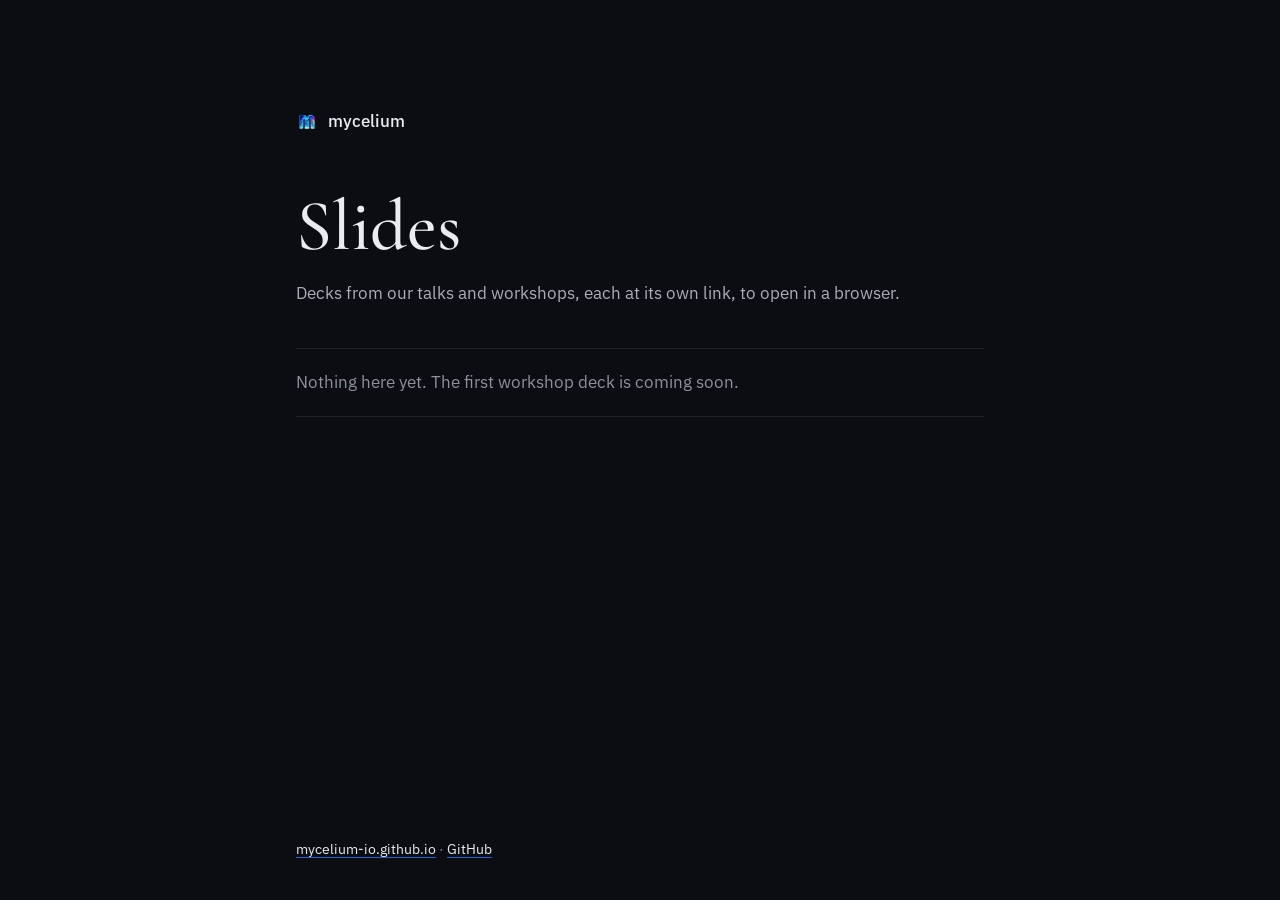
==== index.html @ e06dfb50 "Add a placeholder page for the slides site" ====
<!DOCTYPE html>
<html lang="en">
<head>
<meta charset="UTF-8">
<meta name="viewport" content="width=device-width, initial-scale=1.0">
<title>mycelium · slides</title>
<meta name="description" content="Slides from talks and workshops about Mycelium.">
<meta name="theme-color" content="#0b0d12">
<link rel="icon" type="image/png" href="logo-256.png">
<link rel="preconnect" href="https://fonts.googleapis.com">
<link rel="preconnect" href="https://fonts.gstatic.com" crossorigin>
<link rel="stylesheet" href="https://fonts.googleapis.com/css2?family=Cormorant+Garamond:ital,wght@0,500;1,500&family=IBM+Plex+Sans:wght@400;500&display=swap">
<style>
  :root {
    --night: #0b0d12;
    --ink: #eaecef;
    --ink-2: #a9afb7;
    --ink-3: #8b929b;
    --line: rgba(255, 255, 255, 0.08);
    --cobalt: #1f62d6;
    --sans: 'IBM Plex Sans', -apple-system, BlinkMacSystemFont, sans-serif;
    --serif: 'Cormorant Garamond', Georgia, serif;
    color-scheme: dark;
  }
  * { box-sizing: border-box; }
  body {
    margin: 0;
    min-height: 100vh;
    background: var(--night);
    color: var(--ink);
    font: 400 17px/1.6 var(--sans);
    display: flex;
    flex-direction: column;
  }
  main {
    width: 100%;
    max-width: 720px;
    margin: 0 auto;
    padding: clamp(48px, 12vh, 140px) 16px 48px;
    flex: 1;
  }
  .brand {
    display: inline-flex;
    align-items: center;
    gap: 10px;
    color: var(--ink);
    text-decoration: none;
    font-weight: 500;
  }
  h1 {
    font: 500 clamp(44px, 9vw, 72px)/1.05 var(--serif);
    margin: 48px 0 16px;
  }
  h1 em { color: var(--ink-2); }
  p { color: var(--ink-2); margin: 0 0 16px; }
  .empty {
    margin-top: 40px;
    padding: 20px 0;
    border-top: 1px solid var(--line);
    border-bottom: 1px solid var(--line);
    color: var(--ink-3);
  }
  a { color: var(--ink); text-decoration-color: var(--cobalt); text-underline-offset: 3px; }
  footer {
    max-width: 720px;
    width: 100%;
    margin: 0 auto;
    padding: 24px 16px 40px;
    color: var(--ink-3);
    font-size: 14px;
  }
</style>
</head>
<body>
<main>
  <a class="brand" href="https://mycelium-io.github.io"><img src="logo-256.png" alt="" width="22" height="22">mycelium</a>
  <h1>Slides</h1>
  <p>Decks from our talks and workshops, each at its own link, to open in a browser.</p>
  <p class="empty">Nothing here yet. The first workshop deck is coming soon.</p>
</main>
<footer>
  <a href="https://mycelium-io.github.io">mycelium-io.github.io</a> · <a href="https://github.com/mycelium-io/mycelium">GitHub</a>
</footer>
</body>
</html>
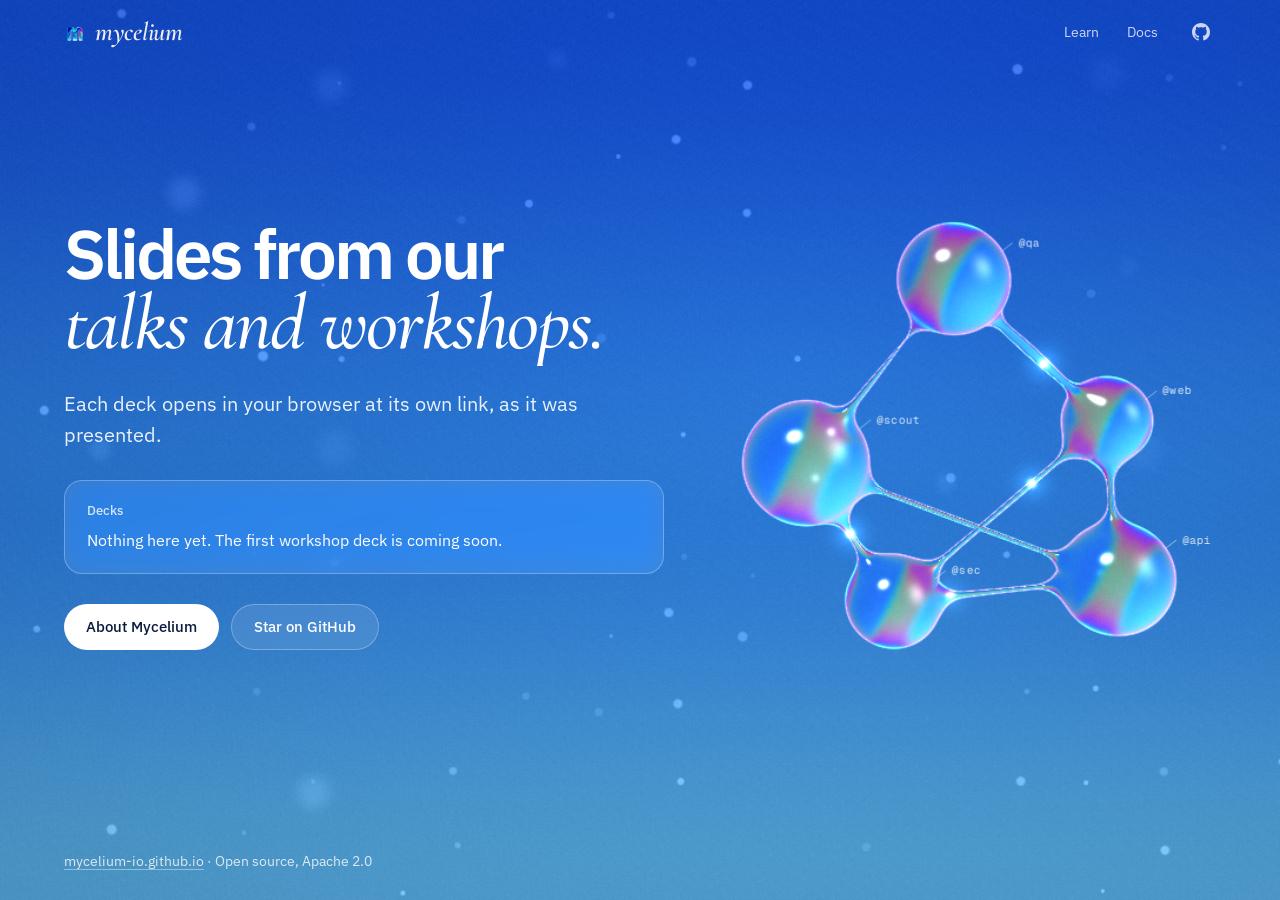
==== commit 1a553ef7: "Give the slides page the org site's look and its link preview The page now opens on the org site's c" ====
--- a/index.html
+++ b/index.html
@@ -4,82 +4,241 @@
 <meta charset="UTF-8">
 <meta name="viewport" content="width=device-width, initial-scale=1.0">
 <title>mycelium · slides</title>
-<meta name="description" content="Slides from talks and workshops about Mycelium.">
-<meta name="theme-color" content="#0b0d12">
+<meta name="description" content="Slides from talks and workshops about Mycelium, each deck at its own link.">
+<meta property="og:title" content="mycelium · slides">
+<meta property="og:description" content="Slides from talks and workshops about Mycelium, each deck at its own link.">
+<meta property="og:image" content="https://mycelium-io.github.io/slides/og.png">
+<meta property="og:image:width" content="1200">
+<meta property="og:image:height" content="630">
+<meta property="og:image:alt" content="Many agents. One outcome. Five iridescent glass droplets, labelled as agents, joined in a ring on a cobalt field.">
+<meta property="og:url" content="https://mycelium-io.github.io/slides/">
+<meta property="og:type" content="website">
+<meta property="og:site_name" content="mycelium">
+<meta name="twitter:card" content="summary_large_image">
+<meta name="twitter:title" content="mycelium · slides">
+<meta name="twitter:description" content="Slides from talks and workshops about Mycelium, each deck at its own link.">
+<meta name="twitter:image" content="https://mycelium-io.github.io/slides/og.png">
+<meta name="theme-color" content="#134cd1">
 <link rel="icon" type="image/png" href="logo-256.png">
 <link rel="preconnect" href="https://fonts.googleapis.com">
 <link rel="preconnect" href="https://fonts.gstatic.com" crossorigin>
-<link rel="stylesheet" href="https://fonts.googleapis.com/css2?family=Cormorant+Garamond:ital,wght@0,500;1,500&family=IBM+Plex+Sans:wght@400;500&display=swap">
+<link rel="stylesheet" href="https://fonts.googleapis.com/css2?family=Cormorant+Garamond:ital,wght@1,500;1,600&family=Geist+Mono:wght@400&family=IBM+Plex+Sans:wght@400;500;600&display=swap">
 <style>
+  /* The org site's look (mycelium-io.github.io, site.css): its palette and
+     type, and the top of its page, the glass droplets on the cobalt field. */
   :root {
     --night: #0b0d12;
     --ink: #eaecef;
-    --ink-2: #a9afb7;
-    --ink-3: #8b929b;
     --line: rgba(255, 255, 255, 0.08);
-    --cobalt: #1f62d6;
+    --cyan: #5dd4e0;
     --sans: 'IBM Plex Sans', -apple-system, BlinkMacSystemFont, sans-serif;
     --serif: 'Cormorant Garamond', Georgia, serif;
+    --mono: 'Geist Mono', 'SF Mono', Menlo, monospace;
+    --wrap: 1320px;
+    --gutter: clamp(16px, 5vw, 64px);
+    --edge: max(var(--gutter), calc((100vw - var(--wrap)) / 2 + var(--gutter)));
+    --ease: cubic-bezier(0.22, 1, 0.36, 1);
     color-scheme: dark;
   }
-  * { box-sizing: border-box; }
+  * { box-sizing: border-box; margin: 0; padding: 0; }
   body {
-    margin: 0;
-    min-height: 100vh;
-    background: var(--night);
-    color: var(--ink);
-    font: 400 17px/1.6 var(--sans);
+    min-height: 100svh;
     display: flex;
     flex-direction: column;
-  }
-  main {
-    width: 100%;
-    max-width: 720px;
-    margin: 0 auto;
-    padding: clamp(48px, 12vh, 140px) 16px 48px;
+    background: #134cd1;
+    color: var(--ink);
+    font: 400 16px/1.6 var(--sans);
+    -webkit-font-smoothing: antialiased;
+    overflow-x: clip;
+  }
+  ::selection { background: rgba(93, 212, 224, 0.3); color: #fff; }
+  a { color: inherit; text-decoration: none; }
+  :focus-visible { outline: 2px solid var(--cyan); outline-offset: 3px; border-radius: 4px; }
+
+  /* The glass, drawn live by glass.js, fixed behind the page. */
+  #glass, .glass-fallback {
+    position: fixed; inset: 0; width: 100%; height: 100%;
+    z-index: -1; pointer-events: none;
+  }
+  .glass-fallback { display: none; }
+  .no-webgl #glass { display: none; }
+  .no-webgl .glass-fallback {
+    display: block;
+    background:
+      radial-gradient(circle at 72% 50%, rgba(255, 255, 255, 0.22), transparent 22%),
+      linear-gradient(to bottom, #134cd1, #2c7ad8 55%, #4aa4dc);
+  }
+  .glass-labels { position: fixed; inset: 0; z-index: -1; pointer-events: none; overflow: hidden; }
+  .glass-labels span {
+    position: absolute; left: 0; top: 0; opacity: 0;
+    display: flex; align-items: center; gap: 6px;
+    font: 11px var(--mono); letter-spacing: 0.02em;
+    color: rgba(255, 255, 255, 0.82); white-space: nowrap;
+    will-change: transform, opacity;
+  }
+  .glass-labels span::before {
+    content: ''; width: 14px; height: 1px; background: currentColor; opacity: 0.5;
+    transform: rotate(-38deg); transform-origin: right center;
+  }
+  .glass-labels .is-you { color: #7cf0c2; }
+  .glass-labels .is-aligner { color: #e2d2ff; }
+
+  .nav {
+    height: 64px;
+    display: flex; align-items: center; gap: 32px;
+    padding: 0 var(--gutter);
+  }
+  .nav-brand {
+    display: flex; align-items: center; gap: 9px;
+    font: italic 600 26px/1 var(--serif); letter-spacing: -0.01em;
+  }
+  .nav-brand img { width: 22px; height: 22px; transform: translateY(2px); }
+  .nav-links { margin-left: auto; display: flex; align-items: center; gap: 28px; font-size: 14px; }
+  .nav-links a { color: rgba(255, 255, 255, 0.78); transition: color 0.2s; }
+  .nav-links a:hover { color: #fff; }
+  .nav-gh { display: flex; padding: 6px; }
+
+  .hero {
     flex: 1;
-  }
-  .brand {
-    display: inline-flex;
-    align-items: center;
-    gap: 10px;
-    color: var(--ink);
-    text-decoration: none;
-    font-weight: 500;
-  }
+    display: flex; align-items: center;
+    padding: 48px var(--gutter) 72px var(--edge);
+  }
+  .hero-inner { max-width: 640px; }
   h1 {
-    font: 500 clamp(44px, 9vw, 72px)/1.05 var(--serif);
-    margin: 48px 0 16px;
-  }
-  h1 em { color: var(--ink-2); }
-  p { color: var(--ink-2); margin: 0 0 16px; }
-  .empty {
-    margin-top: 40px;
-    padding: 20px 0;
-    border-top: 1px solid var(--line);
-    border-bottom: 1px solid var(--line);
-    color: var(--ink-3);
-  }
-  a { color: var(--ink); text-decoration-color: var(--cobalt); text-underline-offset: 3px; }
+    font-weight: 600;
+    font-size: clamp(46px, 5.4vw, 78px);
+    line-height: 0.98;
+    letter-spacing: -0.045em;
+    color: #fff;
+    margin-bottom: 28px;
+  }
+  .line { display: block; overflow: hidden; padding-bottom: 0.08em; margin-bottom: -0.08em; }
+  .line > span { display: inline-block; transform: translateY(108%); transition: transform 1.1s var(--ease); }
+  .line + .line > span { transition-delay: 0.12s; }
+  .is-ready .line > span { transform: none; }
+  .line--serif {
+    font: italic 500 1.14em/0.92 var(--serif);
+    letter-spacing: -0.025em;
+  }
+  .sub {
+    font-size: clamp(17px, 1.6vw, 20px);
+    line-height: 1.55;
+    color: rgba(255, 255, 255, 0.9);
+    max-width: 30em;
+    margin-bottom: 30px;
+  }
+  /* Where the decks will be listed: a pane of frosted glass. */
+  .decks {
+    border: 1px solid rgba(255, 255, 255, 0.28);
+    border-radius: 18px;
+    background: rgba(255, 255, 255, 0.1);
+    backdrop-filter: blur(14px) saturate(1.3);
+    -webkit-backdrop-filter: blur(14px) saturate(1.3);
+    padding: 20px 22px;
+    margin-bottom: 30px;
+  }
+  .decks h2 { font-size: 13px; font-weight: 500; color: rgba(255, 255, 255, 0.8); margin-bottom: 6px; }
+  .decks p { color: #fff; }
+  .actions { display: flex; flex-wrap: wrap; gap: 12px; }
+  .btn {
+    display: inline-flex; align-items: center; gap: 8px;
+    height: 46px; padding: 0 22px; border-radius: 999px;
+    font-size: 15px; font-weight: 500; white-space: nowrap;
+    transition: transform 0.3s var(--ease), background 0.2s, box-shadow 0.3s;
+  }
+  .btn:hover { transform: translateY(-1px); }
+  .btn-light { background: #fff; color: #0b1a3c; }
+  .btn-light:hover { box-shadow: 0 10px 30px -10px rgba(255, 255, 255, 0.6); }
+  .btn-glass {
+    color: #fff;
+    background: rgba(255, 255, 255, 0.1);
+    border: 1px solid rgba(255, 255, 255, 0.28);
+    backdrop-filter: blur(12px); -webkit-backdrop-filter: blur(12px);
+  }
+  .btn-glass:hover { background: rgba(255, 255, 255, 0.18); }
+  .sub, .decks, .actions { opacity: 0; transform: translateY(16px); transition: opacity 1s var(--ease), transform 1s var(--ease); }
+  .is-ready .sub { opacity: 1; transform: none; transition-delay: 0.3s; }
+  .is-ready .decks { opacity: 1; transform: none; transition-delay: 0.42s; }
+  .is-ready .actions { opacity: 1; transform: none; transition-delay: 0.54s; }
+
   footer {
-    max-width: 720px;
-    width: 100%;
-    margin: 0 auto;
-    padding: 24px 16px 40px;
-    color: var(--ink-3);
+    padding: 20px var(--gutter) 28px var(--edge);
     font-size: 14px;
+    color: rgba(255, 255, 255, 0.8);
+  }
+  footer a { text-decoration: underline; text-decoration-color: rgba(255, 255, 255, 0.4); text-underline-offset: 3px; }
+  footer a:hover { color: #fff; }
+
+  /* On a narrow screen the glass sits below the words (see the script). */
+  @media (max-width: 860px) {
+    .nav { gap: 14px; }
+    .nav-links { gap: 14px; }
+    .nav-links .wide { display: none; }
+    .hero { align-items: flex-start; padding-top: 32px; padding-bottom: 46vh; }
+  }
+  @media (prefers-reduced-motion: reduce) {
+    .line > span, .sub, .decks, .actions { transition: none; }
   }
 </style>
 </head>
 <body>
-<main>
-  <a class="brand" href="https://mycelium-io.github.io"><img src="logo-256.png" alt="" width="22" height="22">mycelium</a>
-  <h1>Slides</h1>
-  <p>Decks from our talks and workshops, each at its own link, to open in a browser.</p>
-  <p class="empty">Nothing here yet. The first workshop deck is coming soon.</p>
+
+<canvas id="glass" aria-hidden="true"></canvas>
+<div class="glass-fallback" aria-hidden="true"></div>
+<div class="glass-labels" id="glass-labels" aria-hidden="true"></div>
+
+<header class="nav">
+  <a class="nav-brand" href="https://mycelium-io.github.io"><img src="logo-256.png" alt="" width="22" height="22">mycelium</a>
+  <nav class="nav-links" aria-label="Mycelium">
+    <a class="wide" href="https://mycelium-io.github.io/mycelium/learn.html">Learn</a>
+    <a href="https://mycelium-io.github.io/mycelium/">Docs</a>
+    <a class="nav-gh" href="https://github.com/mycelium-io/mycelium" aria-label="GitHub">
+      <svg width="18" height="18" viewBox="0 0 16 16" fill="currentColor" aria-hidden="true"><path d="M8 0C3.58 0 0 3.58 0 8c0 3.54 2.29 6.53 5.47 7.59.4.07.55-.17.55-.38 0-.19-.01-.82-.01-1.49-2.01.37-2.53-.49-2.69-.94-.09-.23-.48-.94-.82-1.13-.28-.15-.68-.52-.01-.53.63-.01 1.08.58 1.23.82.72 1.21 1.87.87 2.33.66.07-.52.28-.87.51-1.07-1.78-.2-3.64-.89-3.64-3.95 0-.87.31-1.59.82-2.15-.08-.2-.36-1.02.08-2.12 0 0 .67-.21 2.2.82.64-.18 1.32-.27 2-.27s1.36.09 2 .27c1.53-1.04 2.2-.82 2.2-.82.44 1.1.16 1.92.08 2.12.51.56.82 1.27.82 2.15 0 3.07-1.87 3.75-3.65 3.95.29.25.54.73.54 1.48 0 1.07-.01 1.93-.01 2.2 0 .21.15.46.55.38A8.01 8.01 0 0016 8c0-4.42-3.58-8-8-8z"/></svg>
+    </a>
+  </nav>
+</header>
+
+<main class="hero">
+  <div class="hero-inner">
+    <h1>
+      <span class="line"><span>Slides from our</span></span>
+      <span class="line line--serif"><span>talks and workshops.</span></span>
+    </h1>
+    <p class="sub">Each deck opens in your browser at its own link, as it was presented.</p>
+    <section class="decks" aria-labelledby="decks-title">
+      <h2 id="decks-title">Decks</h2>
+      <p>Nothing here yet. The first workshop deck is coming soon.</p>
+    </section>
+    <div class="actions">
+      <a class="btn btn-light" href="https://mycelium-io.github.io">About Mycelium</a>
+      <a class="btn btn-glass" href="https://github.com/mycelium-io/mycelium">Star on GitHub</a>
+    </div>
+  </div>
 </main>
+
 <footer>
-  <a href="https://mycelium-io.github.io">mycelium-io.github.io</a> · <a href="https://github.com/mycelium-io/mycelium">GitHub</a>
+  <a href="https://mycelium-io.github.io">mycelium-io.github.io</a> · Open source, Apache 2.0
 </footer>
+
+<script src="glass.js"></script>
+<script>
+  // The glass holds the org site's opening pose: five droplets apart on the
+  // cobalt field, to the right of the words, or below them on a narrow screen.
+  // The wide pose mirrors HERO in the org site's site.js.
+  (function () {
+    function place() {
+      if (!window.Glass) return;
+      var vh = window.innerHeight, narrow = window.innerWidth / vh <= 1.05;
+      window.Glass.set({
+        merge: 0, dusk: 0, alpha: 1, scale: 1, veins: 0.2, halo: 0, logo: 0,
+        x: narrow ? 0.5 : 0.77,
+        y: narrow ? 0.84 : 0.45 + 64 / vh,
+      });
+    }
+    place();
+    window.addEventListener('resize', place);
+    requestAnimationFrame(function () { document.documentElement.classList.add('is-ready'); });
+  })();
+</script>
 </body>
 </html>
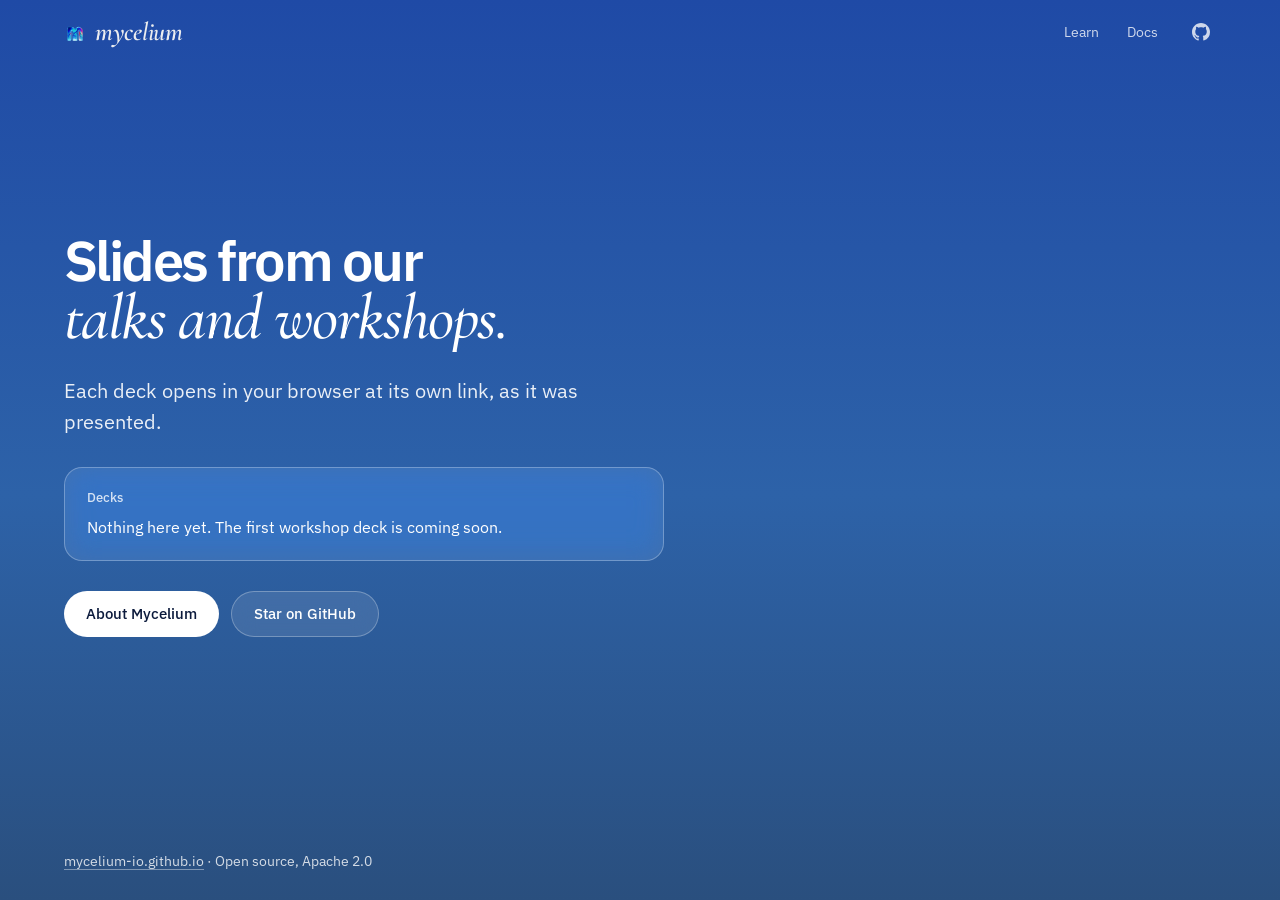
==== commit ab46b632: "Tone the slides page down: no glass droplets, a quieter cobalt The WebGL droplets made the page read" ====
--- a/index.html
+++ b/index.html
@@ -18,14 +18,14 @@
 <meta name="twitter:title" content="mycelium · slides">
 <meta name="twitter:description" content="Slides from talks and workshops about Mycelium, each deck at its own link.">
 <meta name="twitter:image" content="https://mycelium-io.github.io/slides/og.png">
-<meta name="theme-color" content="#134cd1">
+<meta name="theme-color" content="#1f4aa6">
 <link rel="icon" type="image/png" href="logo-256.png">
 <link rel="preconnect" href="https://fonts.googleapis.com">
 <link rel="preconnect" href="https://fonts.gstatic.com" crossorigin>
-<link rel="stylesheet" href="https://fonts.googleapis.com/css2?family=Cormorant+Garamond:ital,wght@1,500;1,600&family=Geist+Mono:wght@400&family=IBM+Plex+Sans:wght@400;500;600&display=swap">
+<link rel="stylesheet" href="https://fonts.googleapis.com/css2?family=Cormorant+Garamond:ital,wght@1,500;1,600&family=IBM+Plex+Sans:wght@400;500;600&display=swap">
 <style>
-  /* The org site's look (mycelium-io.github.io, site.css): its palette and
-     type, and the top of its page, the glass droplets on the cobalt field. */
+  /* A quieter cousin of the org site (mycelium-io.github.io, site.css): its
+     palette, type and buttons, on its cobalt field without the glass. */
   :root {
     --night: #0b0d12;
     --ink: #eaecef;
@@ -33,7 +33,6 @@
     --cyan: #5dd4e0;
     --sans: 'IBM Plex Sans', -apple-system, BlinkMacSystemFont, sans-serif;
     --serif: 'Cormorant Garamond', Georgia, serif;
-    --mono: 'Geist Mono', 'SF Mono', Menlo, monospace;
     --wrap: 1320px;
     --gutter: clamp(16px, 5vw, 64px);
     --edge: max(var(--gutter), calc((100vw - var(--wrap)) / 2 + var(--gutter)));
@@ -45,7 +44,9 @@
     min-height: 100svh;
     display: flex;
     flex-direction: column;
-    background: #134cd1;
+    /* The org site's cobalt field, a step quieter: less saturated, no glass,
+       and settling toward the night at the foot of the page. */
+    background: linear-gradient(to bottom, #1f4aa6, #2d62a8 55%, #2a4f7e) fixed;
     color: var(--ink);
     font: 400 16px/1.6 var(--sans);
     -webkit-font-smoothing: antialiased;
@@ -54,34 +55,6 @@
   ::selection { background: rgba(93, 212, 224, 0.3); color: #fff; }
   a { color: inherit; text-decoration: none; }
   :focus-visible { outline: 2px solid var(--cyan); outline-offset: 3px; border-radius: 4px; }
-
-  /* The glass, drawn live by glass.js, fixed behind the page. */
-  #glass, .glass-fallback {
-    position: fixed; inset: 0; width: 100%; height: 100%;
-    z-index: -1; pointer-events: none;
-  }
-  .glass-fallback { display: none; }
-  .no-webgl #glass { display: none; }
-  .no-webgl .glass-fallback {
-    display: block;
-    background:
-      radial-gradient(circle at 72% 50%, rgba(255, 255, 255, 0.22), transparent 22%),
-      linear-gradient(to bottom, #134cd1, #2c7ad8 55%, #4aa4dc);
-  }
-  .glass-labels { position: fixed; inset: 0; z-index: -1; pointer-events: none; overflow: hidden; }
-  .glass-labels span {
-    position: absolute; left: 0; top: 0; opacity: 0;
-    display: flex; align-items: center; gap: 6px;
-    font: 11px var(--mono); letter-spacing: 0.02em;
-    color: rgba(255, 255, 255, 0.82); white-space: nowrap;
-    will-change: transform, opacity;
-  }
-  .glass-labels span::before {
-    content: ''; width: 14px; height: 1px; background: currentColor; opacity: 0.5;
-    transform: rotate(-38deg); transform-origin: right center;
-  }
-  .glass-labels .is-you { color: #7cf0c2; }
-  .glass-labels .is-aligner { color: #e2d2ff; }
 
   .nav {
     height: 64px;
@@ -106,7 +79,7 @@
   .hero-inner { max-width: 640px; }
   h1 {
     font-weight: 600;
-    font-size: clamp(46px, 5.4vw, 78px);
+    font-size: clamp(40px, 4.4vw, 62px);
     line-height: 0.98;
     letter-spacing: -0.045em;
     color: #fff;
@@ -169,12 +142,11 @@
   footer a { text-decoration: underline; text-decoration-color: rgba(255, 255, 255, 0.4); text-underline-offset: 3px; }
   footer a:hover { color: #fff; }
 
-  /* On a narrow screen the glass sits below the words (see the script). */
   @media (max-width: 860px) {
     .nav { gap: 14px; }
     .nav-links { gap: 14px; }
     .nav-links .wide { display: none; }
-    .hero { align-items: flex-start; padding-top: 32px; padding-bottom: 46vh; }
+    .hero { align-items: flex-start; padding-top: 32px; }
   }
   @media (prefers-reduced-motion: reduce) {
     .line > span, .sub, .decks, .actions { transition: none; }
@@ -182,10 +154,6 @@
 </style>
 </head>
 <body>
-
-<canvas id="glass" aria-hidden="true"></canvas>
-<div class="glass-fallback" aria-hidden="true"></div>
-<div class="glass-labels" id="glass-labels" aria-hidden="true"></div>
 
 <header class="nav">
   <a class="nav-brand" href="https://mycelium-io.github.io"><img src="logo-256.png" alt="" width="22" height="22">mycelium</a>
@@ -220,25 +188,8 @@
   <a href="https://mycelium-io.github.io">mycelium-io.github.io</a> · Open source, Apache 2.0
 </footer>
 
-<script src="glass.js"></script>
 <script>
-  // The glass holds the org site's opening pose: five droplets apart on the
-  // cobalt field, to the right of the words, or below them on a narrow screen.
-  // The wide pose mirrors HERO in the org site's site.js.
-  (function () {
-    function place() {
-      if (!window.Glass) return;
-      var vh = window.innerHeight, narrow = window.innerWidth / vh <= 1.05;
-      window.Glass.set({
-        merge: 0, dusk: 0, alpha: 1, scale: 1, veins: 0.2, halo: 0, logo: 0,
-        x: narrow ? 0.5 : 0.77,
-        y: narrow ? 0.84 : 0.45 + 64 / vh,
-      });
-    }
-    place();
-    window.addEventListener('resize', place);
-    requestAnimationFrame(function () { document.documentElement.classList.add('is-ready'); });
-  })();
+  requestAnimationFrame(function () { document.documentElement.classList.add('is-ready'); });
 </script>
 </body>
 </html>
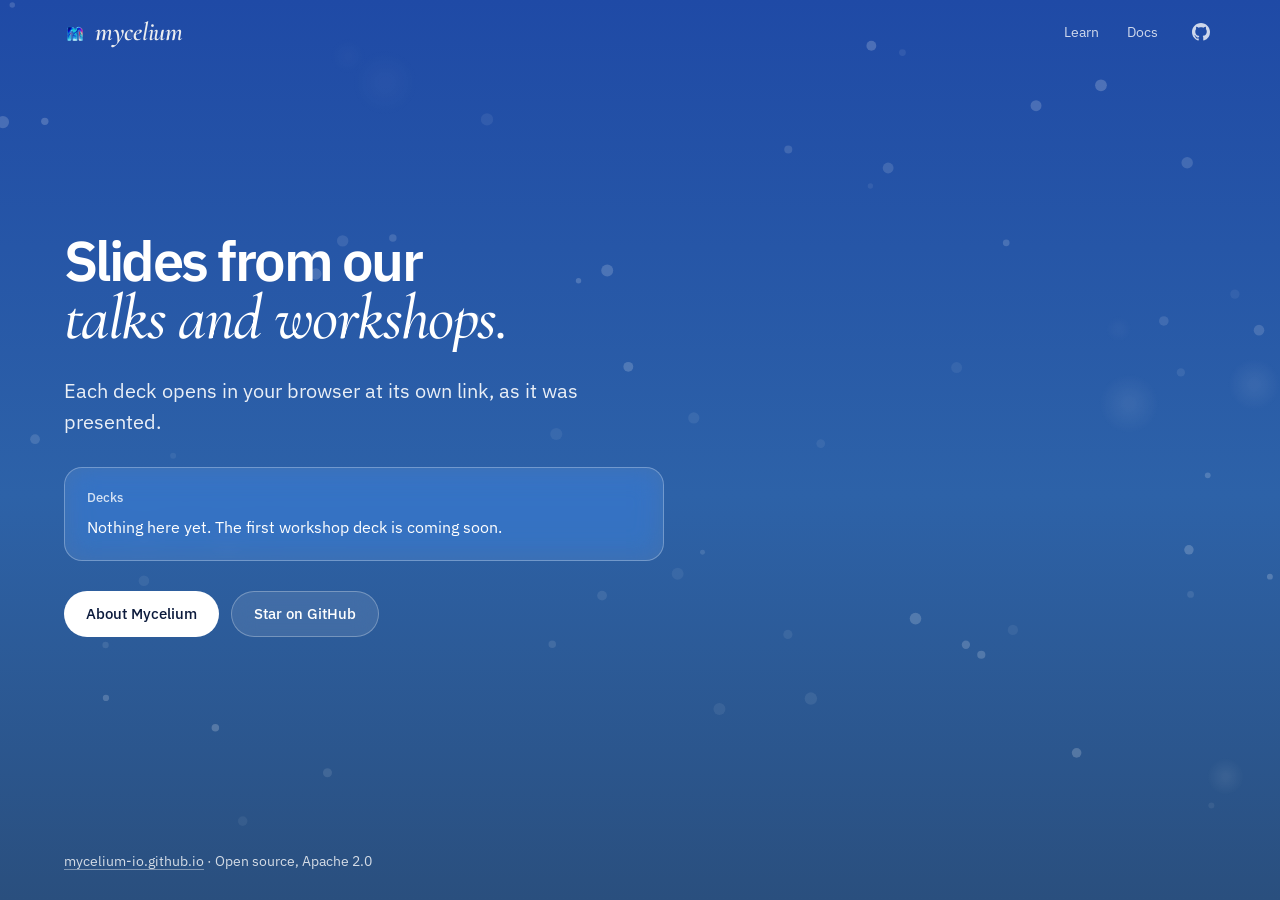
==== commit 4a123276: "Bring back the motes on the slides page The org site's glass draws two layers of motes drifting upwa" ====
--- a/index.html
+++ b/index.html
@@ -53,6 +53,7 @@
     overflow-x: clip;
   }
   ::selection { background: rgba(93, 212, 224, 0.3); color: #fff; }
+  #motes { position: fixed; inset: 0; width: 100%; height: 100%; z-index: -1; pointer-events: none; }
   a { color: inherit; text-decoration: none; }
   :focus-visible { outline: 2px solid var(--cyan); outline-offset: 3px; border-radius: 4px; }
 
@@ -154,6 +155,7 @@
 </style>
 </head>
 <body>
+<canvas id="motes" aria-hidden="true"></canvas>
 
 <header class="nav">
   <a class="nav-brand" href="https://mycelium-io.github.io"><img src="logo-256.png" alt="" width="22" height="22">mycelium</a>
@@ -190,6 +192,72 @@
 
 <script>
   requestAnimationFrame(function () { document.documentElement.classList.add('is-ready'); });
+
+  // The motes from the org site's glass (its `spores`), without the droplets:
+  // two layers drifting upward and twinkling. The near layer is big and out of
+  // focus and moves faster; the far one is small and sharp. Both lean a little
+  // with the pointer. With reduced motion they hold still.
+  (function () {
+    var canvas = document.getElementById('motes');
+    var g = canvas && canvas.getContext('2d');
+    if (!g) return;
+    var reduced = window.matchMedia('(prefers-reduced-motion: reduce)').matches;
+    var W, H, dpr, motes = [];
+    var LAYERS = [
+      { per: 5, r: [12, 34], alpha: 0.07, speed: 0.06, sway: 0.22, soft: true },
+      { per: 44, r: [2.3, 6.4], alpha: 0.2, speed: 0.03, sway: 0.08, soft: false },
+    ];
+    var mouse = { x: 0, y: 0, tx: 0, ty: 0 };
+    function rand(a, b) { return a + Math.random() * (b - a); }
+    function build() {
+      dpr = Math.min(window.devicePixelRatio || 1, 2);
+      W = window.innerWidth; H = window.innerHeight;
+      canvas.width = W * dpr; canvas.height = H * dpr;
+      g.setTransform(dpr, 0, 0, dpr, 0, 0);
+      motes = [];
+      LAYERS.forEach(function (L) {
+        // `per` is how many to a square of the screen's height, as in the shader.
+        var n = Math.round(L.per * (W / H));
+        for (var i = 0; i < n; i++) {
+          motes.push({ L: L, x: Math.random() * W, y: Math.random() * H, r: rand(L.r[0], L.r[1]), ph: Math.random() * 40 });
+        }
+      });
+    }
+    function draw(t) {
+      g.clearRect(0, 0, W, H);
+      mouse.x += (mouse.tx - mouse.x) * 0.04;
+      mouse.y += (mouse.ty - mouse.y) * 0.04;
+      for (var i = 0; i < motes.length; i++) {
+        var m = motes[i], L = m.L;
+        var y = ((m.y - t * L.speed * H) % (H + 80) + H + 80) % (H + 80) - 40;
+        var x = m.x - mouse.x * L.sway * H * 0.1;
+        var y2 = y - mouse.y * L.sway * H * 0.1;
+        var a = L.alpha * (0.65 + 0.35 * Math.sin(t * 1.3 + m.ph));
+        if (L.soft) {
+          var grad = g.createRadialGradient(x, y2, 0, x, y2, m.r);
+          grad.addColorStop(0, 'rgba(255,255,255,' + a.toFixed(3) + ')');
+          grad.addColorStop(0.15, 'rgba(255,255,255,' + a.toFixed(3) + ')');
+          grad.addColorStop(1, 'rgba(255,255,255,0)');
+          g.fillStyle = grad;
+        } else {
+          g.fillStyle = 'rgba(255,255,255,' + a.toFixed(3) + ')';
+        }
+        g.beginPath(); g.arc(x, y2, m.r, 0, 6.2832); g.fill();
+      }
+    }
+    var start = performance.now();
+    function frame(now) {
+      draw((now - start) / 1000);
+      requestAnimationFrame(frame);
+    }
+    window.addEventListener('pointermove', function (e) {
+      mouse.tx = (e.clientX / W - 0.5) * 2;
+      mouse.ty = (e.clientY / H - 0.5) * 2;
+    }, { passive: true });
+    window.addEventListener('resize', function () { build(); if (reduced) draw(0); });
+    build();
+    if (reduced) draw(0); else requestAnimationFrame(frame);
+  })();
 </script>
 </body>
 </html>
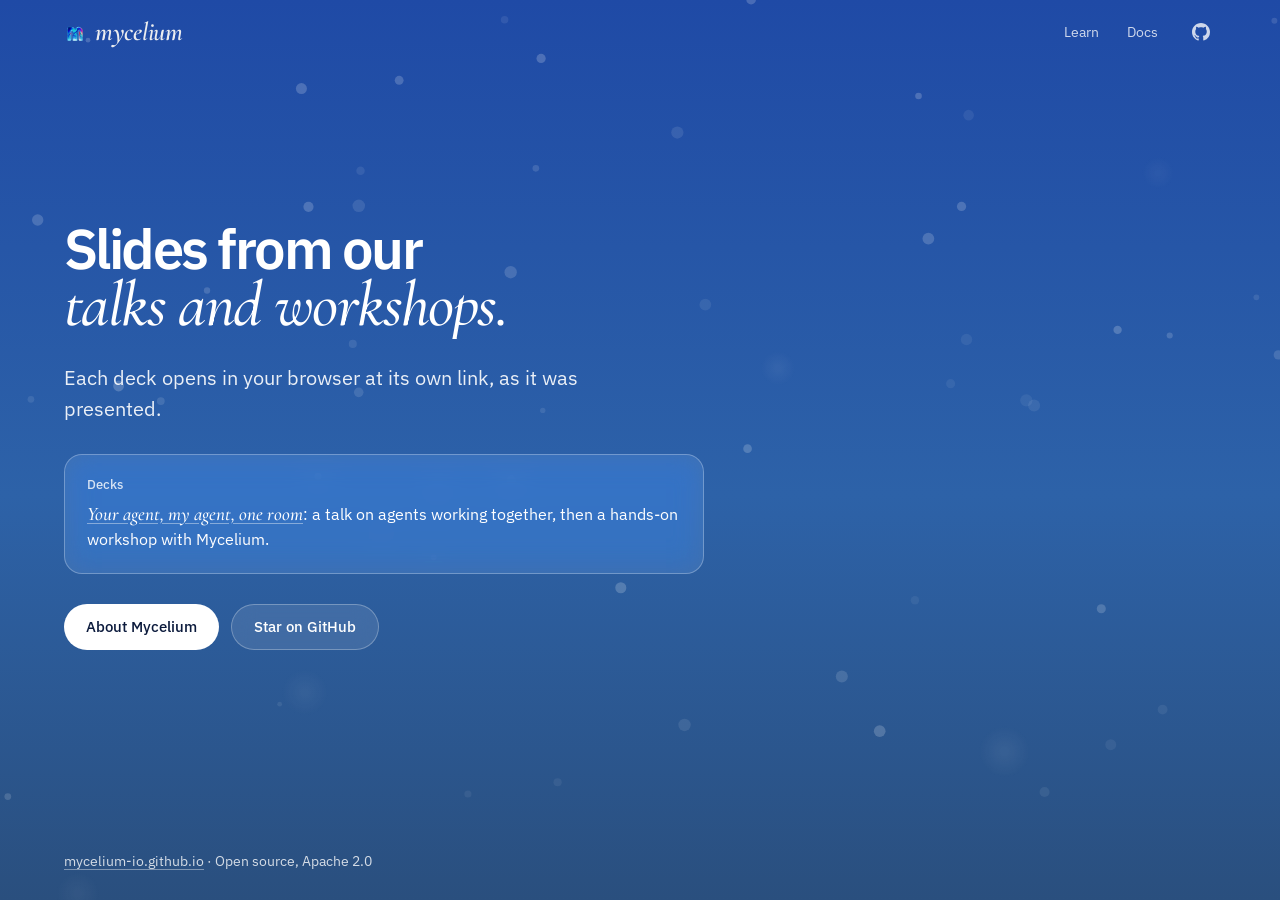
==== commit c476ca41: "Add the workshop deck, moved from the main repository" ====
--- a/index.html
+++ b/index.html
@@ -113,6 +113,9 @@
   }
   .decks h2 { font-size: 13px; font-weight: 500; color: rgba(255, 255, 255, 0.8); margin-bottom: 6px; }
   .decks p { color: #fff; }
+  .decks a { text-decoration: underline; text-decoration-color: rgba(255, 255, 255, 0.4); text-underline-offset: 3px; }
+  .decks a:hover { text-decoration-color: #fff; }
+  .decks em { font: italic 500 1.2em/1 var(--serif); }
   .actions { display: flex; flex-wrap: wrap; gap: 12px; }
   .btn {
     display: inline-flex; align-items: center; gap: 8px;
@@ -177,7 +180,7 @@
     <p class="sub">Each deck opens in your browser at its own link, as it was presented.</p>
     <section class="decks" aria-labelledby="decks-title">
       <h2 id="decks-title">Decks</h2>
-      <p>Nothing here yet. The first workshop deck is coming soon.</p>
+      <p><a href="workshop/"><em>Your agent, my agent, one room</em></a>: a talk on agents working together, then a hands-on workshop with Mycelium.</p>
     </section>
     <div class="actions">
       <a class="btn btn-light" href="https://mycelium-io.github.io">About Mycelium</a>
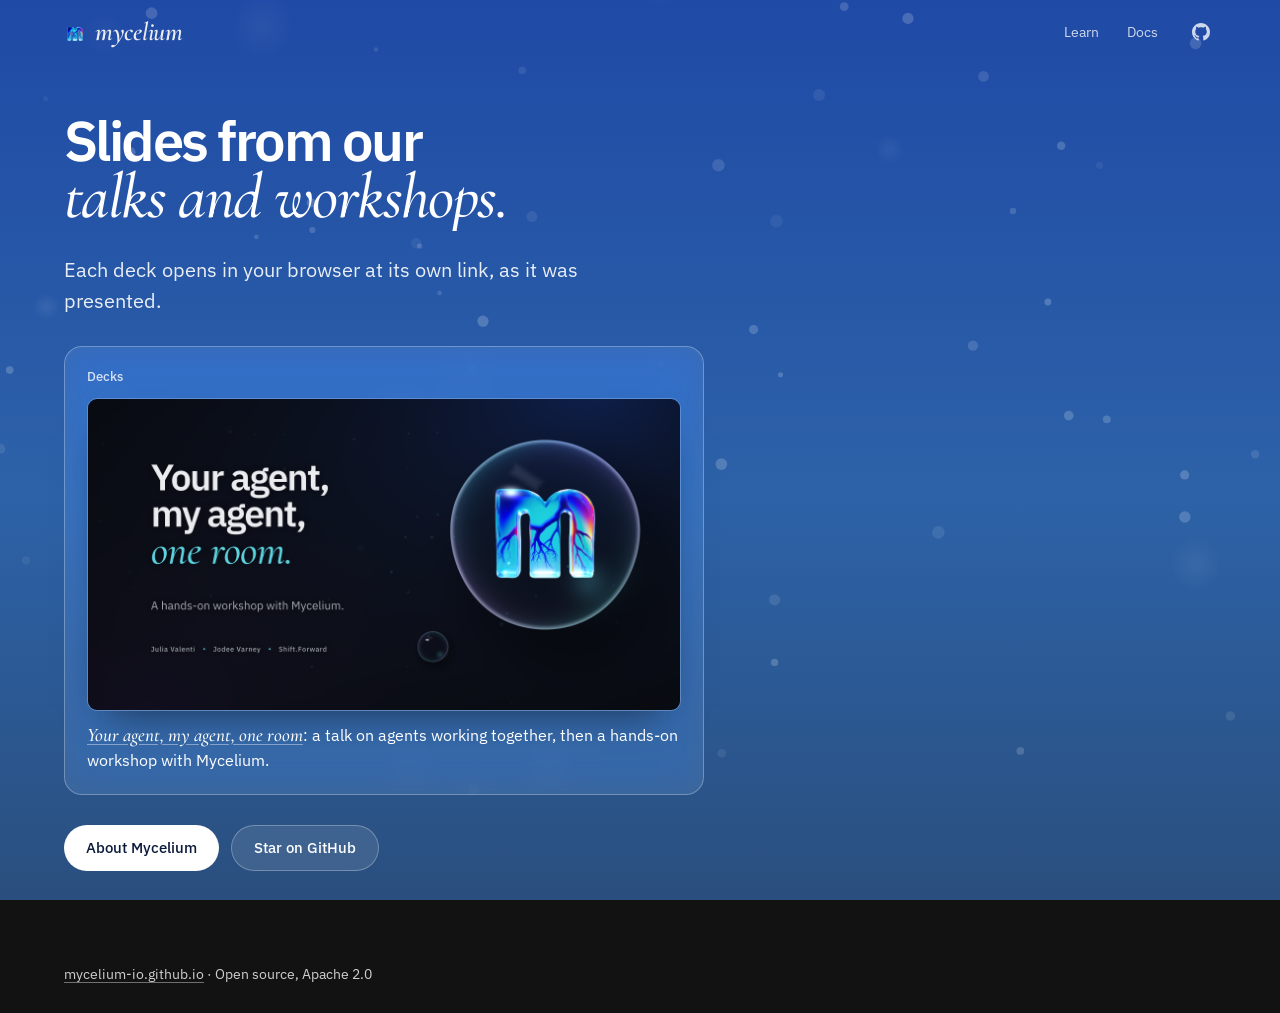
==== commit 07c84be5: "Show the workshop deck's title slide on the slides page and in its link previews" ====
--- a/index.html
+++ b/index.html
@@ -113,9 +113,18 @@
   }
   .decks h2 { font-size: 13px; font-weight: 500; color: rgba(255, 255, 255, 0.8); margin-bottom: 6px; }
   .decks p { color: #fff; }
-  .decks a { text-decoration: underline; text-decoration-color: rgba(255, 255, 255, 0.4); text-underline-offset: 3px; }
-  .decks a:hover { text-decoration-color: #fff; }
-  .decks em { font: italic 500 1.2em/1 var(--serif); }
+  .deck { display: block; margin-top: 10px; }
+  .deck img {
+    display: block; width: 100%; height: auto;
+    border-radius: 10px;
+    border: 1px solid rgba(255, 255, 255, 0.2);
+    box-shadow: 0 18px 40px -20px rgba(0, 0, 0, 0.6);
+    transition: transform 0.4s var(--ease);
+  }
+  .deck:hover img { transform: translateY(-2px); }
+  .deck p { margin-top: 12px; }
+  .deck em { font: italic 500 1.2em/1 var(--serif); text-decoration: underline; text-decoration-color: rgba(255, 255, 255, 0.4); text-underline-offset: 3px; }
+  .deck:hover em { text-decoration-color: #fff; }
   .actions { display: flex; flex-wrap: wrap; gap: 12px; }
   .btn {
     display: inline-flex; align-items: center; gap: 8px;
@@ -180,7 +189,10 @@
     <p class="sub">Each deck opens in your browser at its own link, as it was presented.</p>
     <section class="decks" aria-labelledby="decks-title">
       <h2 id="decks-title">Decks</h2>
-      <p><a href="workshop/"><em>Your agent, my agent, one room</em></a>: a talk on agents working together, then a hands-on workshop with Mycelium.</p>
+      <a class="deck" href="workshop/">
+        <img src="workshop/og.png" alt="The deck's title slide" width="1200" height="630" loading="lazy">
+        <p><em>Your agent, my agent, one room</em>: a talk on agents working together, then a hands-on workshop with Mycelium.</p>
+      </a>
     </section>
     <div class="actions">
       <a class="btn btn-light" href="https://mycelium-io.github.io">About Mycelium</a>
